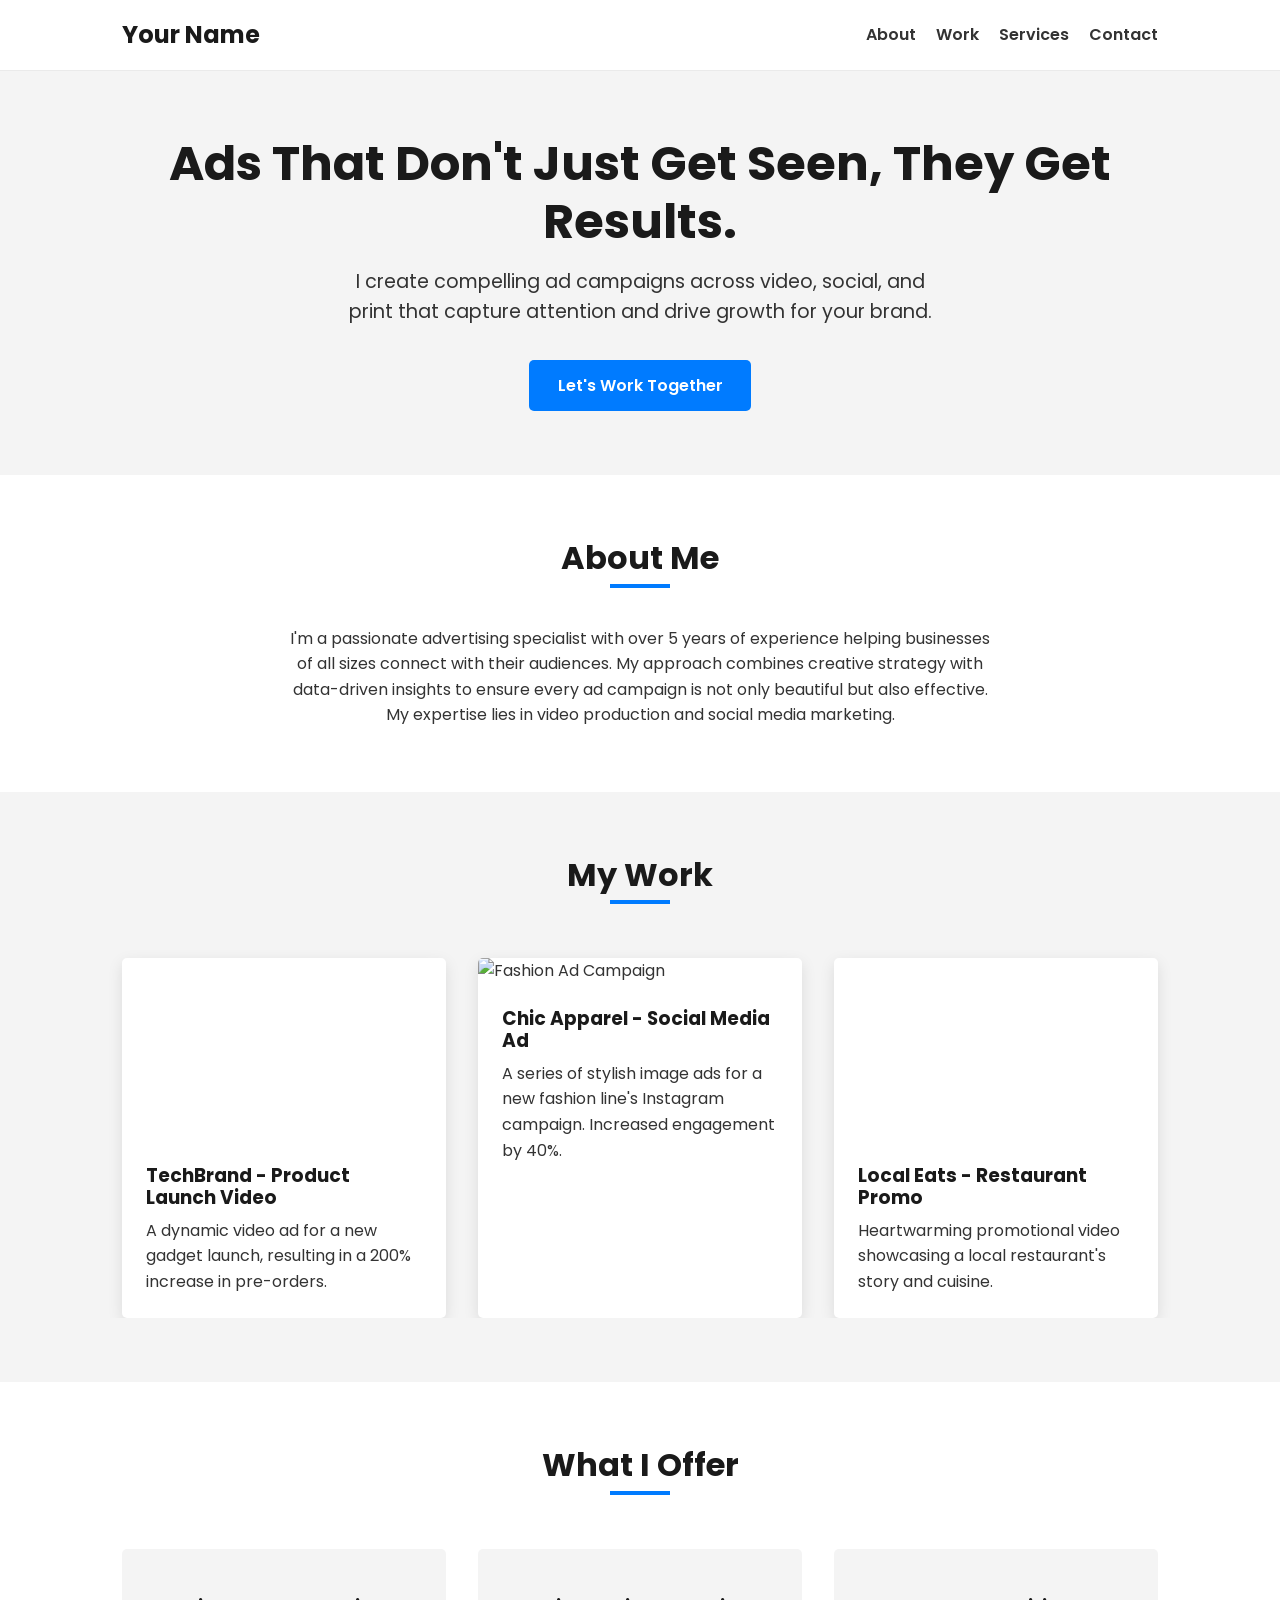
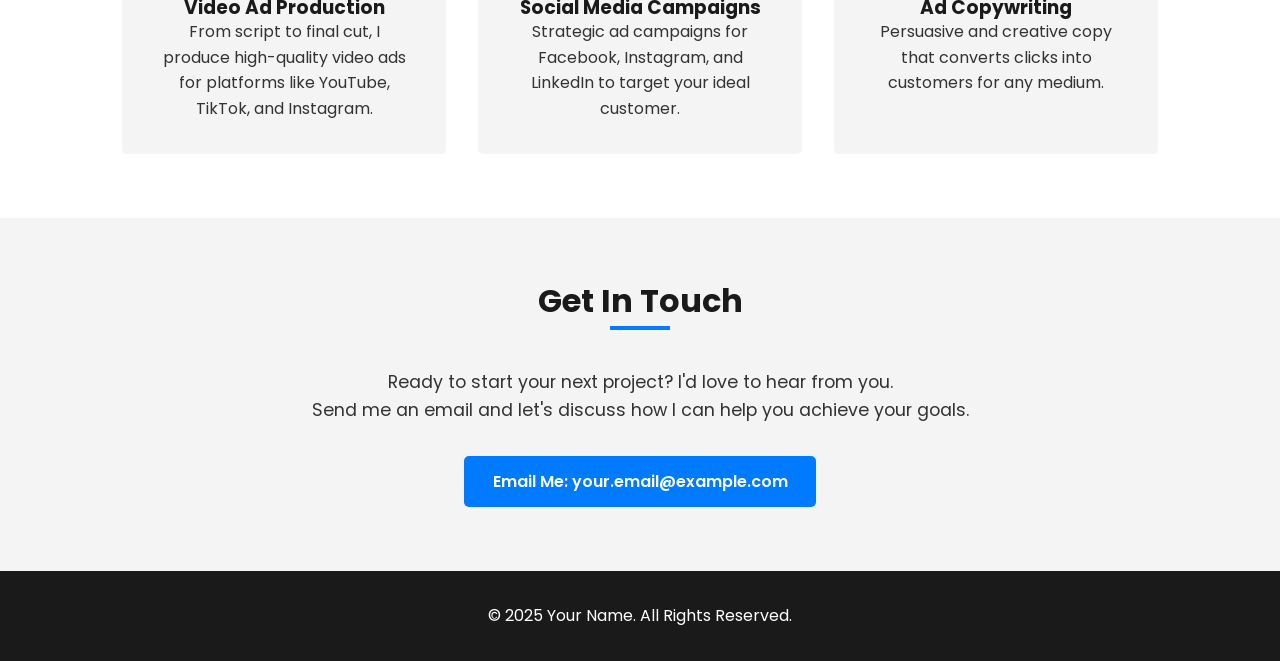
==== index.html @ ca4c2cca "Create index.html" ====
<!DOCTYPE html>
<html lang="en">
<head>
    <meta charset="UTF-8">
    <meta name="viewport" content="width=device-width, initial-scale=1.0">
    <title>Your Name | Advertising & Marketing Specialist</title>
    <style>
        /* --- Google Font --- */
        @import url('https://fonts.googleapis.com/css2?family=Poppins:wght@300;400;600;700&display=swap');

        /* --- Global Styles & Resets --- */
        :root {
            --primary-color: #007BFF; /* A professional blue */
            --dark-color: #1a1a1a;
            --light-color: #f4f4f4;
            --grey-color: #333;
            --bg-color: #ffffff;
        }

        * {
            margin: 0;
            padding: 0;
            box-sizing: border-box;
        }

        body {
            font-family: 'Poppins', sans-serif;
            line-height: 1.6;
            background-color: var(--bg-color);
            color: var(--grey-color);
        }

        h1, h2, h3 {
            line-height: 1.2;
            color: var(--dark-color);
        }
        
        a {
            text-decoration: none;
            color: var(--primary-color);
        }

        img, video {
            max-width: 100%;
            display: block;
        }

        .container {
            max-width: 1100px;
            margin: auto;
            overflow: hidden;
            padding: 0 2rem;
        }

        /* --- Header & Navigation --- */
        .main-header {
            background: var(--bg-color);
            padding: 1rem 0;
            border-bottom: 1px solid #eaeaea;
            position: sticky;
            top: 0;
            z-index: 10;
        }

        .main-header .container {
            display: flex;
            justify-content: space-between;
            align-items: center;
        }

        .logo {
            font-size: 1.5rem;
            font-weight: 700;
            color: var(--dark-color);
        }
        
        .main-nav ul {
            display: flex;
            list-style: none;
        }

        .main-nav ul li {
            margin-left: 20px;
        }

        .main-nav ul li a {
            color: var(--grey-color);
            font-weight: 600;
            transition: color 0.3s ease;
        }

        .main-nav ul li a:hover {
            color: var(--primary-color);
        }
        
        /* --- Hero Section --- */
        .hero {
            background: var(--light-color);
            padding: 4rem 0;
            text-align: center;
        }
        
        .hero h1 {
            font-size: 3rem;
            margin-bottom: 1rem;
        }

        .hero p {
            font-size: 1.2rem;
            max-width: 600px;
            margin: auto;
            margin-bottom: 2rem;
        }

        .btn {
            display: inline-block;
            background: var(--primary-color);
            color: #fff;
            padding: 0.8rem 1.8rem;
            border-radius: 5px;
            font-weight: 600;
            transition: background 0.3s ease;
        }

        .btn:hover {
            background: #0056b3;
        }

        /* --- Sections (About, Services, Portfolio, Contact) --- */
        .section {
            padding: 4rem 0;
            text-align: center;
        }
        
        .section-title {
            font-size: 2rem;
            margin-bottom: 1rem;
            position: relative;
            display: inline-block;
        }
        
        .section-title::after {
            content: '';
            position: absolute;
            bottom: -10px;
            left: 50%;
            transform: translateX(-50%);
            width: 60px;
            height: 4px;
            background: var(--primary-color);
        }

        /* Portfolio Section */
        #portfolio {
            background: var(--light-color);
        }

        .portfolio-grid {
            display: grid;
            grid-template-columns: repeat(auto-fit, minmax(300px, 1fr));
            gap: 2rem;
            margin-top: 3rem;
            text-align: left;
        }

        .portfolio-item {
            background: #fff;
            border-radius: 5px;
            overflow: hidden;
            box-shadow: 0 5px 15px rgba(0,0,0,0.1);
            transition: transform 0.3s ease;
        }
        
        .portfolio-item:hover {
            transform: translateY(-5px);
        }
        
        .portfolio-item .video-container {
            position: relative;
            padding-bottom: 56.25%; /* 16:9 aspect ratio */
            height: 0;
            overflow: hidden;
        }
        
        .portfolio-item iframe {
            position: absolute;
            top: 0;
            left: 0;
            width: 100%;
            height: 100%;
            border: 0;
        }

        .portfolio-content {
            padding: 1.5rem;
        }

        .portfolio-content h3 {
            margin-bottom: 0.5rem;
        }
        
        /* Services Section */
        .services-grid {
            display: grid;
            grid-template-columns: repeat(auto-fit, minmax(250px, 1fr));
            gap: 2rem;
            margin-top: 3rem;
        }

        .service-card {
            background: var(--light-color);
            padding: 2rem;
            border-radius: 5px;
        }
        
        .service-card h3 {
            margin-top: 1rem;
        }

        .service-card i {
            font-size: 2.5rem; /* For icons */
            color: var(--primary-color);
        }

        /* Contact Section */
        #contact p {
            font-size: 1.1rem;
            margin: 2rem 0;
        }
        
        /* --- Footer --- */
        .main-footer {
            background: var(--dark-color);
            color: #fff;
            text-align: center;
            padding: 2rem 0;
        }

        /* --- Responsive (for mobile) --- */
        @media (max-width: 768px) {
            .hero h1 {
                font-size: 2.2rem;
            }

            .main-header .container {
                flex-direction: column;
            }

            .main-nav ul {
                padding-top: 1rem;
            }
        }
    </style>
    
    </head>
<body>

    <header class="main-header">
        <div class="container">
            <a href="#" class="logo">Your Name</a>
            <nav class="main-nav">
                <ul>
                    <li><a href="#about">About</a></li>
                    <li><a href="#portfolio">Work</a></li>
                    <li><a href="#services">Services</a></li>
                    <li><a href="#contact">Contact</a></li>
                </ul>
            </nav>
        </div>
    </header>

    <section class="hero">
        <div class="container">
            <h1>Ads That Don't Just Get Seen, They Get Results.</h1>
            <p>I create compelling ad campaigns across video, social, and print that capture attention and drive growth for your brand.</p>
            <a href="#contact" class="btn">Let's Work Together</a>
        </div>
    </section>

    <section id="about" class="section">
        <div class="container">
            <h2 class="section-title">About Me</h2>
            <p style="max-width: 700px; margin: 2rem auto 0 auto;">I'm a passionate advertising specialist with over 5 years of experience helping businesses of all sizes connect with their audiences. My approach combines creative strategy with data-driven insights to ensure every ad campaign is not only beautiful but also effective. My expertise lies in video production and social media marketing.</p>
        </div>
    </section>

    <section id="portfolio" class="section">
        <div class="container">
            <h2 class="section-title">My Work</h2>
            <div class="portfolio-grid">
                
                <div class="portfolio-item">
                    <div class="video-container">
                        <iframe src="https://www.youtube.com/embed/ScMzIvxBSi4" title="YouTube video player" frameborder="0" allow="accelerometer; autoplay; clipboard-write; encrypted-media; gyroscope; picture-in-picture" allowfullscreen></iframe>
                    </div>
                    <div class="portfolio-content">
                        <h3>TechBrand - Product Launch Video</h3>
                        <p>A dynamic video ad for a new gadget launch, resulting in a 200% increase in pre-orders.</p>
                    </div>
                </div>

                <div class="portfolio-item">
                    <img src="https://via.placeholder.com/600x400.png?text=Your+Ad+Image+Here" alt="Fashion Ad Campaign">
                    <div class="portfolio-content">
                        <h3>Chic Apparel - Social Media Ad</h3>
                        <p>A series of stylish image ads for a new fashion line's Instagram campaign. Increased engagement by 40%.</p>
                    </div>
                </div>
                
                <div class="portfolio-item">
                    <div class="video-container">
                        <iframe src="https://www.youtube.com/embed/z2K2B45_Ie4" title="YouTube video player" frameborder="0" allow="accelerometer; autoplay; clipboard-write; encrypted-media; gyroscope; picture-in-picture" allowfullscreen></iframe>
                    </div>
                    <div class="portfolio-content">
                        <h3>Local Eats - Restaurant Promo</h3>
                        <p>Heartwarming promotional video showcasing a local restaurant's story and cuisine.</p>
                    </div>
                </div>

            </div>
        </div>
    </section>

    <section id="services" class="section">
        <div class="container">
            <h2 class="section-title">What I Offer</h2>
            <div class="services-grid">
                <div class="service-card">
                    <h3>Video Ad Production</h3>
                    <p>From script to final cut, I produce high-quality video ads for platforms like YouTube, TikTok, and Instagram.</p>
                </div>
                <div class="service-card">
                    <h3>Social Media Campaigns</h3>
                    <p>Strategic ad campaigns for Facebook, Instagram, and LinkedIn to target your ideal customer.</p>
                </div>
                <div class="service-card">
                    <h3>Ad Copywriting</h3>
                    <p>Persuasive and creative copy that converts clicks into customers for any medium.</p>
                </div>
            </div>
        </div>
    </section>

    <section id="contact" class="section" style="background: var(--light-color);">
        <div class="container">
            <h2 class="section-title">Get In Touch</h2>
            <p>Ready to start your next project? I'd love to hear from you. <br>Send me an email and let's discuss how I can help you achieve your goals.</p>
            <a href="mailto:your.email@example.com" class="btn">Email Me: your.email@example.com</a>
        </div>
    </section>
    
    <footer class="main-footer">
        <p>&copy; 2025 Your Name. All Rights Reserved.</p>
    </footer>

</body>
</html>
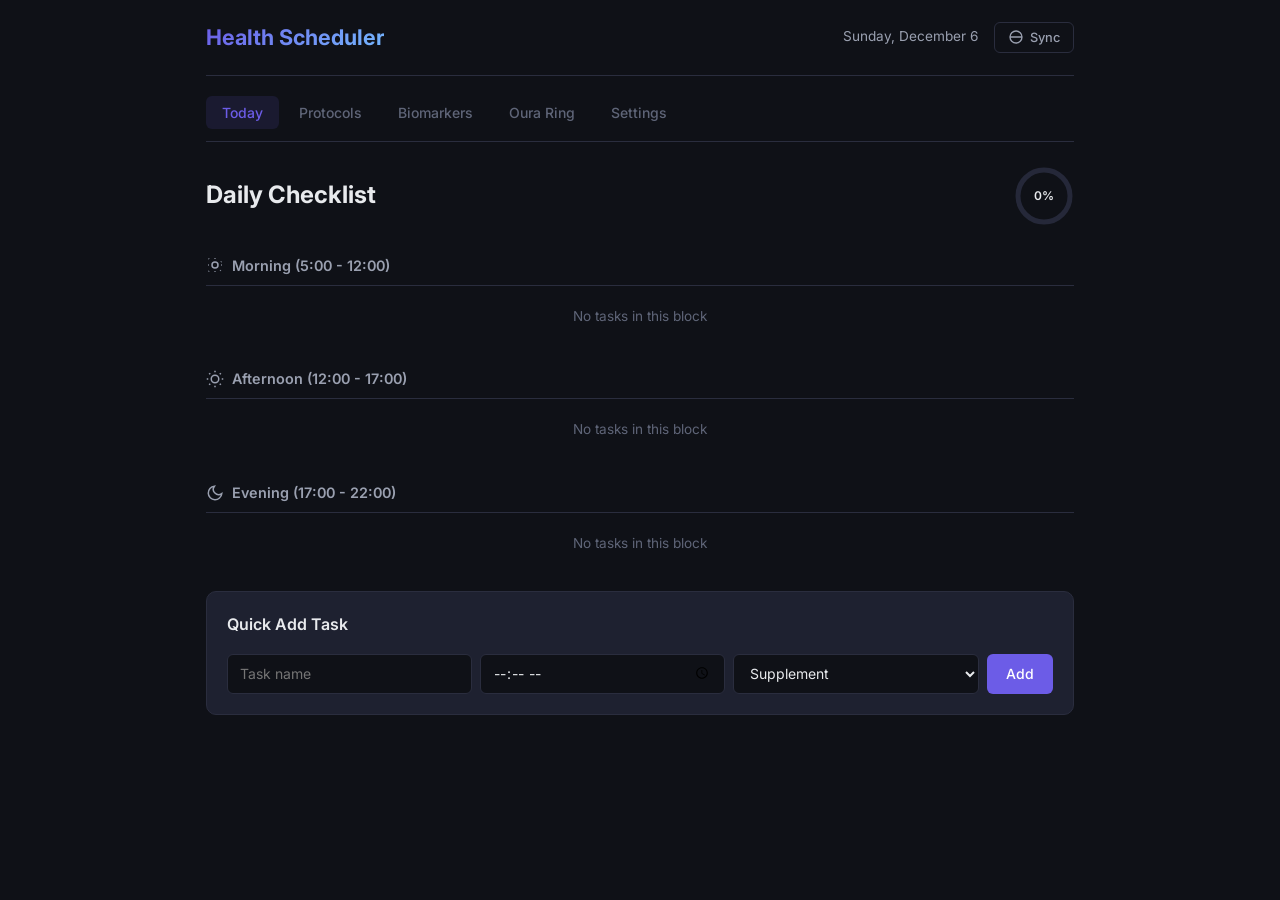
==== commit bf9f985d: "Add Health Automation Scheduler with daily checklist, protocols, biomarkers, and Oura Ring integrati" ====
--- a/index.html
+++ b/index.html
@@ -3,355 +3,367 @@
 <head>
     <meta charset="UTF-8">
     <meta name="viewport" content="width=device-width, initial-scale=1.0">
-    <title>Your Name | Advertising & Marketing Specialist</title>
-    <style>
-        /* --- Google Font --- */
-        @import url('https://fonts.googleapis.com/css2?family=Poppins:wght@300;400;600;700&display=swap');
-
-        /* --- Global Styles & Resets --- */
-        :root {
-            --primary-color: #007BFF; /* A professional blue */
-            --dark-color: #1a1a1a;
-            --light-color: #f4f4f4;
-            --grey-color: #333;
-            --bg-color: #ffffff;
-        }
-
-        * {
-            margin: 0;
-            padding: 0;
-            box-sizing: border-box;
-        }
-
-        body {
-            font-family: 'Poppins', sans-serif;
-            line-height: 1.6;
-            background-color: var(--bg-color);
-            color: var(--grey-color);
-        }
-
-        h1, h2, h3 {
-            line-height: 1.2;
-            color: var(--dark-color);
-        }
-        
-        a {
-            text-decoration: none;
-            color: var(--primary-color);
-        }
-
-        img, video {
-            max-width: 100%;
-            display: block;
-        }
-
-        .container {
-            max-width: 1100px;
-            margin: auto;
-            overflow: hidden;
-            padding: 0 2rem;
-        }
-
-        /* --- Header & Navigation --- */
-        .main-header {
-            background: var(--bg-color);
-            padding: 1rem 0;
-            border-bottom: 1px solid #eaeaea;
-            position: sticky;
-            top: 0;
-            z-index: 10;
-        }
-
-        .main-header .container {
-            display: flex;
-            justify-content: space-between;
-            align-items: center;
-        }
-
-        .logo {
-            font-size: 1.5rem;
-            font-weight: 700;
-            color: var(--dark-color);
-        }
-        
-        .main-nav ul {
-            display: flex;
-            list-style: none;
-        }
-
-        .main-nav ul li {
-            margin-left: 20px;
-        }
-
-        .main-nav ul li a {
-            color: var(--grey-color);
-            font-weight: 600;
-            transition: color 0.3s ease;
-        }
-
-        .main-nav ul li a:hover {
-            color: var(--primary-color);
-        }
-        
-        /* --- Hero Section --- */
-        .hero {
-            background: var(--light-color);
-            padding: 4rem 0;
-            text-align: center;
-        }
-        
-        .hero h1 {
-            font-size: 3rem;
-            margin-bottom: 1rem;
-        }
-
-        .hero p {
-            font-size: 1.2rem;
-            max-width: 600px;
-            margin: auto;
-            margin-bottom: 2rem;
-        }
-
-        .btn {
-            display: inline-block;
-            background: var(--primary-color);
-            color: #fff;
-            padding: 0.8rem 1.8rem;
-            border-radius: 5px;
-            font-weight: 600;
-            transition: background 0.3s ease;
-        }
-
-        .btn:hover {
-            background: #0056b3;
-        }
-
-        /* --- Sections (About, Services, Portfolio, Contact) --- */
-        .section {
-            padding: 4rem 0;
-            text-align: center;
-        }
-        
-        .section-title {
-            font-size: 2rem;
-            margin-bottom: 1rem;
-            position: relative;
-            display: inline-block;
-        }
-        
-        .section-title::after {
-            content: '';
-            position: absolute;
-            bottom: -10px;
-            left: 50%;
-            transform: translateX(-50%);
-            width: 60px;
-            height: 4px;
-            background: var(--primary-color);
-        }
-
-        /* Portfolio Section */
-        #portfolio {
-            background: var(--light-color);
-        }
-
-        .portfolio-grid {
-            display: grid;
-            grid-template-columns: repeat(auto-fit, minmax(300px, 1fr));
-            gap: 2rem;
-            margin-top: 3rem;
-            text-align: left;
-        }
-
-        .portfolio-item {
-            background: #fff;
-            border-radius: 5px;
-            overflow: hidden;
-            box-shadow: 0 5px 15px rgba(0,0,0,0.1);
-            transition: transform 0.3s ease;
-        }
-        
-        .portfolio-item:hover {
-            transform: translateY(-5px);
-        }
-        
-        .portfolio-item .video-container {
-            position: relative;
-            padding-bottom: 56.25%; /* 16:9 aspect ratio */
-            height: 0;
-            overflow: hidden;
-        }
-        
-        .portfolio-item iframe {
-            position: absolute;
-            top: 0;
-            left: 0;
-            width: 100%;
-            height: 100%;
-            border: 0;
-        }
-
-        .portfolio-content {
-            padding: 1.5rem;
-        }
-
-        .portfolio-content h3 {
-            margin-bottom: 0.5rem;
-        }
-        
-        /* Services Section */
-        .services-grid {
-            display: grid;
-            grid-template-columns: repeat(auto-fit, minmax(250px, 1fr));
-            gap: 2rem;
-            margin-top: 3rem;
-        }
-
-        .service-card {
-            background: var(--light-color);
-            padding: 2rem;
-            border-radius: 5px;
-        }
-        
-        .service-card h3 {
-            margin-top: 1rem;
-        }
-
-        .service-card i {
-            font-size: 2.5rem; /* For icons */
-            color: var(--primary-color);
-        }
-
-        /* Contact Section */
-        #contact p {
-            font-size: 1.1rem;
-            margin: 2rem 0;
-        }
-        
-        /* --- Footer --- */
-        .main-footer {
-            background: var(--dark-color);
-            color: #fff;
-            text-align: center;
-            padding: 2rem 0;
-        }
-
-        /* --- Responsive (for mobile) --- */
-        @media (max-width: 768px) {
-            .hero h1 {
-                font-size: 2.2rem;
-            }
-
-            .main-header .container {
-                flex-direction: column;
-            }
-
-            .main-nav ul {
-                padding-top: 1rem;
-            }
-        }
-    </style>
-    
-    </head>
+    <title>Health Automation Scheduler</title>
+    <link rel="stylesheet" href="css/style.css">
+    <link rel="preconnect" href="https://fonts.googleapis.com">
+    <link href="https://fonts.googleapis.com/css2?family=Inter:wght@300;400;500;600;700&display=swap" rel="stylesheet">
+</head>
 <body>
-
-    <header class="main-header">
-        <div class="container">
-            <a href="#" class="logo">Your Name</a>
-            <nav class="main-nav">
-                <ul>
-                    <li><a href="#about">About</a></li>
-                    <li><a href="#portfolio">Work</a></li>
-                    <li><a href="#services">Services</a></li>
-                    <li><a href="#contact">Contact</a></li>
-                </ul>
-            </nav>
-        </div>
-    </header>
-
-    <section class="hero">
-        <div class="container">
-            <h1>Ads That Don't Just Get Seen, They Get Results.</h1>
-            <p>I create compelling ad campaigns across video, social, and print that capture attention and drive growth for your brand.</p>
-            <a href="#contact" class="btn">Let's Work Together</a>
-        </div>
-    </section>
-
-    <section id="about" class="section">
-        <div class="container">
-            <h2 class="section-title">About Me</h2>
-            <p style="max-width: 700px; margin: 2rem auto 0 auto;">I'm a passionate advertising specialist with over 5 years of experience helping businesses of all sizes connect with their audiences. My approach combines creative strategy with data-driven insights to ensure every ad campaign is not only beautiful but also effective. My expertise lies in video production and social media marketing.</p>
-        </div>
-    </section>
-
-    <section id="portfolio" class="section">
-        <div class="container">
-            <h2 class="section-title">My Work</h2>
-            <div class="portfolio-grid">
-                
-                <div class="portfolio-item">
-                    <div class="video-container">
-                        <iframe src="https://www.youtube.com/embed/ScMzIvxBSi4" title="YouTube video player" frameborder="0" allow="accelerometer; autoplay; clipboard-write; encrypted-media; gyroscope; picture-in-picture" allowfullscreen></iframe>
-                    </div>
-                    <div class="portfolio-content">
-                        <h3>TechBrand - Product Launch Video</h3>
-                        <p>A dynamic video ad for a new gadget launch, resulting in a 200% increase in pre-orders.</p>
-                    </div>
-                </div>
-
-                <div class="portfolio-item">
-                    <img src="https://via.placeholder.com/600x400.png?text=Your+Ad+Image+Here" alt="Fashion Ad Campaign">
-                    <div class="portfolio-content">
-                        <h3>Chic Apparel - Social Media Ad</h3>
-                        <p>A series of stylish image ads for a new fashion line's Instagram campaign. Increased engagement by 40%.</p>
-                    </div>
-                </div>
-                
-                <div class="portfolio-item">
-                    <div class="video-container">
-                        <iframe src="https://www.youtube.com/embed/z2K2B45_Ie4" title="YouTube video player" frameborder="0" allow="accelerometer; autoplay; clipboard-write; encrypted-media; gyroscope; picture-in-picture" allowfullscreen></iframe>
-                    </div>
-                    <div class="portfolio-content">
-                        <h3>Local Eats - Restaurant Promo</h3>
-                        <p>Heartwarming promotional video showcasing a local restaurant's story and cuisine.</p>
-                    </div>
-                </div>
-
-            </div>
-        </div>
-    </section>
-
-    <section id="services" class="section">
-        <div class="container">
-            <h2 class="section-title">What I Offer</h2>
-            <div class="services-grid">
-                <div class="service-card">
-                    <h3>Video Ad Production</h3>
-                    <p>From script to final cut, I produce high-quality video ads for platforms like YouTube, TikTok, and Instagram.</p>
-                </div>
-                <div class="service-card">
-                    <h3>Social Media Campaigns</h3>
-                    <p>Strategic ad campaigns for Facebook, Instagram, and LinkedIn to target your ideal customer.</p>
-                </div>
-                <div class="service-card">
-                    <h3>Ad Copywriting</h3>
-                    <p>Persuasive and creative copy that converts clicks into customers for any medium.</p>
-                </div>
-            </div>
-        </div>
-    </section>
-
-    <section id="contact" class="section" style="background: var(--light-color);">
-        <div class="container">
-            <h2 class="section-title">Get In Touch</h2>
-            <p>Ready to start your next project? I'd love to hear from you. <br>Send me an email and let's discuss how I can help you achieve your goals.</p>
-            <a href="mailto:your.email@example.com" class="btn">Email Me: your.email@example.com</a>
-        </div>
-    </section>
-    
-    <footer class="main-footer">
-        <p>&copy; 2025 Your Name. All Rights Reserved.</p>
-    </footer>
-
+    <div id="app">
+        <header class="app-header">
+            <h1 class="app-title">Health Scheduler</h1>
+            <div class="header-right">
+                <span id="current-date" class="header-date"></span>
+                <button id="sync-oura-btn" class="btn btn-sm btn-outline" title="Sync Oura Ring">
+                    <svg width="16" height="16" viewBox="0 0 24 24" fill="none" stroke="currentColor" stroke-width="2"><path d="M21 12a9 9 0 01-9 9m9-9a9 9 0 00-9-9m9 9H3m0 0a9 9 0 019-9m-9 9a9 9 0 009 9"/></svg>
+                    Sync
+                </button>
+            </div>
+        </header>
+
+        <nav class="tab-nav">
+            <button class="tab-btn active" data-tab="today">Today</button>
+            <button class="tab-btn" data-tab="protocols">Protocols</button>
+            <button class="tab-btn" data-tab="biomarkers">Biomarkers</button>
+            <button class="tab-btn" data-tab="oura">Oura Ring</button>
+            <button class="tab-btn" data-tab="settings">Settings</button>
+        </nav>
+
+        <!-- TODAY TAB -->
+        <section id="tab-today" class="tab-content active">
+            <div class="section-header">
+                <h2>Daily Checklist</h2>
+                <div class="progress-ring-container">
+                    <svg class="progress-ring" width="60" height="60">
+                        <circle class="progress-ring-bg" cx="30" cy="30" r="26" />
+                        <circle id="daily-progress-ring" class="progress-ring-bar" cx="30" cy="30" r="26" />
+                    </svg>
+                    <span id="daily-progress-text" class="progress-ring-text">0%</span>
+                </div>
+            </div>
+
+            <div id="time-blocks">
+                <div class="time-block">
+                    <h3 class="time-block-title">
+                        <svg width="18" height="18" viewBox="0 0 24 24" fill="none" stroke="currentColor" stroke-width="2"><path d="M12 3v1m0 16v1m8.66-13.66l-.71.71M4.05 19.95l-.71.71M21 12h-1M4 12H3m16.66 7.66l-.71-.71M4.05 4.05l-.71-.71"/><circle cx="12" cy="12" r="4"/></svg>
+                        Morning (5:00 - 12:00)
+                    </h3>
+                    <ul id="morning-tasks" class="task-list"></ul>
+                </div>
+                <div class="time-block">
+                    <h3 class="time-block-title">
+                        <svg width="18" height="18" viewBox="0 0 24 24" fill="none" stroke="currentColor" stroke-width="2"><circle cx="12" cy="12" r="5"/><line x1="12" y1="1" x2="12" y2="3"/><line x1="12" y1="21" x2="12" y2="23"/><line x1="4.22" y1="4.22" x2="5.64" y2="5.64"/><line x1="18.36" y1="18.36" x2="19.78" y2="19.78"/><line x1="1" y1="12" x2="3" y2="12"/><line x1="21" y1="12" x2="23" y2="12"/><line x1="4.22" y1="19.78" x2="5.64" y2="18.36"/><line x1="18.36" y1="5.64" x2="19.78" y2="4.22"/></svg>
+                        Afternoon (12:00 - 17:00)
+                    </h3>
+                    <ul id="afternoon-tasks" class="task-list"></ul>
+                </div>
+                <div class="time-block">
+                    <h3 class="time-block-title">
+                        <svg width="18" height="18" viewBox="0 0 24 24" fill="none" stroke="currentColor" stroke-width="2"><path d="M21 12.79A9 9 0 1111.21 3a7 7 0 009.79 9.79z"/></svg>
+                        Evening (17:00 - 22:00)
+                    </h3>
+                    <ul id="evening-tasks" class="task-list"></ul>
+                </div>
+            </div>
+
+            <div class="card" style="margin-top: 1.5rem;">
+                <h3>Quick Add Task</h3>
+                <form id="quick-add-form" class="quick-add">
+                    <input type="text" id="quick-task-name" placeholder="Task name" required>
+                    <input type="time" id="quick-task-time" required>
+                    <select id="quick-task-category">
+                        <option value="supplement">Supplement</option>
+                        <option value="exercise">Exercise</option>
+                        <option value="nutrition">Nutrition</option>
+                        <option value="mindfulness">Mindfulness</option>
+                        <option value="sleep">Sleep</option>
+                        <option value="custom">Custom</option>
+                    </select>
+                    <button type="submit" class="btn btn-primary">Add</button>
+                </form>
+            </div>
+        </section>
+
+        <!-- PROTOCOLS TAB -->
+        <section id="tab-protocols" class="tab-content">
+            <div class="section-header">
+                <h2>Health Protocols</h2>
+                <button id="add-protocol-btn" class="btn btn-primary btn-sm">+ New Protocol</button>
+            </div>
+
+            <div id="protocol-list" class="protocol-list"></div>
+
+            <!-- Add/Edit Protocol Modal -->
+            <div id="protocol-modal" class="modal hidden">
+                <div class="modal-content">
+                    <div class="modal-header">
+                        <h3 id="protocol-modal-title">New Protocol</h3>
+                        <button class="modal-close" data-close-modal="protocol-modal">&times;</button>
+                    </div>
+                    <form id="protocol-form">
+                        <div class="form-group">
+                            <label>Protocol Name</label>
+                            <input type="text" id="proto-name" required placeholder="e.g., Bryan Johnson Blueprint">
+                        </div>
+                        <div class="form-group">
+                            <label>Description</label>
+                            <textarea id="proto-desc" rows="2" placeholder="Brief description"></textarea>
+                        </div>
+                        <div class="form-group">
+                            <label>Category</label>
+                            <select id="proto-category">
+                                <option value="longevity">Longevity</option>
+                                <option value="fitness">Fitness</option>
+                                <option value="nutrition">Nutrition</option>
+                                <option value="sleep">Sleep</option>
+                                <option value="cognitive">Cognitive</option>
+                                <option value="custom">Custom</option>
+                            </select>
+                        </div>
+                        <h4 style="margin: 1rem 0 0.5rem;">Protocol Items</h4>
+                        <div id="proto-items-list" class="proto-items-list"></div>
+                        <button type="button" id="add-proto-item" class="btn btn-outline btn-sm" style="margin-top:0.5rem;">+ Add Item</button>
+                        <div class="form-actions">
+                            <button type="button" class="btn btn-outline" data-close-modal="protocol-modal">Cancel</button>
+                            <button type="submit" class="btn btn-primary">Save Protocol</button>
+                        </div>
+                    </form>
+                </div>
+            </div>
+        </section>
+
+        <!-- BIOMARKERS TAB -->
+        <section id="tab-biomarkers" class="tab-content">
+            <div class="section-header">
+                <h2>Biomarker Tracking</h2>
+                <button id="add-biomarker-btn" class="btn btn-primary btn-sm">+ Log Entry</button>
+            </div>
+
+            <div class="biomarker-summary" id="biomarker-summary"></div>
+
+            <div id="biomarker-history" class="card">
+                <h3>Recent Entries</h3>
+                <table class="data-table" id="biomarker-table">
+                    <thead>
+                        <tr>
+                            <th>Date</th>
+                            <th>Marker</th>
+                            <th>Value</th>
+                            <th>Unit</th>
+                            <th>Status</th>
+                        </tr>
+                    </thead>
+                    <tbody id="biomarker-tbody"></tbody>
+                </table>
+                <p id="biomarker-empty" class="empty-state">No biomarker entries yet. Click "+ Log Entry" to start tracking.</p>
+            </div>
+
+            <!-- Biomarker Modal -->
+            <div id="biomarker-modal" class="modal hidden">
+                <div class="modal-content">
+                    <div class="modal-header">
+                        <h3>Log Biomarker</h3>
+                        <button class="modal-close" data-close-modal="biomarker-modal">&times;</button>
+                    </div>
+                    <form id="biomarker-form">
+                        <div class="form-group">
+                            <label>Biomarker</label>
+                            <select id="bio-marker">
+                                <optgroup label="Blood Panel">
+                                    <option value="glucose">Glucose (mg/dL)</option>
+                                    <option value="hba1c">HbA1c (%)</option>
+                                    <option value="total-cholesterol">Total Cholesterol (mg/dL)</option>
+                                    <option value="ldl">LDL (mg/dL)</option>
+                                    <option value="hdl">HDL (mg/dL)</option>
+                                    <option value="triglycerides">Triglycerides (mg/dL)</option>
+                                    <option value="crp">CRP (mg/L)</option>
+                                    <option value="vitamin-d">Vitamin D (ng/mL)</option>
+                                    <option value="testosterone">Testosterone (ng/dL)</option>
+                                    <option value="tsh">TSH (mIU/L)</option>
+                                </optgroup>
+                                <optgroup label="Body Composition">
+                                    <option value="weight">Weight (kg)</option>
+                                    <option value="body-fat">Body Fat (%)</option>
+                                    <option value="bmi">BMI</option>
+                                    <option value="waist">Waist (cm)</option>
+                                </optgroup>
+                                <optgroup label="Vitals">
+                                    <option value="bp-systolic">BP Systolic (mmHg)</option>
+                                    <option value="bp-diastolic">BP Diastolic (mmHg)</option>
+                                    <option value="resting-hr">Resting HR (bpm)</option>
+                                    <option value="hrv">HRV (ms)</option>
+                                    <option value="spo2">SpO2 (%)</option>
+                                </optgroup>
+                                <optgroup label="Custom">
+                                    <option value="custom">Custom Marker</option>
+                                </optgroup>
+                            </select>
+                        </div>
+                        <div class="form-group hidden" id="custom-marker-group">
+                            <label>Custom Marker Name</label>
+                            <input type="text" id="bio-custom-name" placeholder="e.g., Ferritin">
+                        </div>
+                        <div class="form-row">
+                            <div class="form-group">
+                                <label>Value</label>
+                                <input type="number" id="bio-value" step="any" required>
+                            </div>
+                            <div class="form-group">
+                                <label>Date</label>
+                                <input type="date" id="bio-date">
+                            </div>
+                        </div>
+                        <div class="form-group">
+                            <label>Notes (optional)</label>
+                            <input type="text" id="bio-notes" placeholder="Fasting, post-meal, etc.">
+                        </div>
+                        <div class="form-actions">
+                            <button type="button" class="btn btn-outline" data-close-modal="biomarker-modal">Cancel</button>
+                            <button type="submit" class="btn btn-primary">Save</button>
+                        </div>
+                    </form>
+                </div>
+            </div>
+        </section>
+
+        <!-- OURA RING TAB -->
+        <section id="tab-oura" class="tab-content">
+            <div class="section-header">
+                <h2>Oura Ring Data</h2>
+                <button id="refresh-oura-btn" class="btn btn-outline btn-sm">
+                    <svg width="14" height="14" viewBox="0 0 24 24" fill="none" stroke="currentColor" stroke-width="2"><polyline points="23 4 23 10 17 10"/><polyline points="1 20 1 14 7 14"/><path d="M3.51 9a9 9 0 0114.85-3.36L23 10M1 14l4.64 4.36A9 9 0 0020.49 15"/></svg>
+                    Refresh
+                </button>
+            </div>
+
+            <div id="oura-not-connected" class="card">
+                <div class="empty-state">
+                    <svg width="48" height="48" viewBox="0 0 24 24" fill="none" stroke="var(--text-muted)" stroke-width="1.5"><circle cx="12" cy="12" r="10"/><path d="M12 6v6l4 2"/></svg>
+                    <h3>Connect Your Oura Ring</h3>
+                    <p>Enter your Oura Personal Access Token in Settings to sync sleep, readiness, and activity data.</p>
+                    <button class="btn btn-primary" onclick="document.querySelector('[data-tab=settings]').click()">Go to Settings</button>
+                </div>
+            </div>
+
+            <div id="oura-connected" class="hidden">
+                <div class="oura-scores">
+                    <div class="score-card">
+                        <div class="score-label">Readiness</div>
+                        <div class="score-value" id="oura-readiness">--</div>
+                        <div class="score-bar"><div class="score-fill" id="oura-readiness-bar"></div></div>
+                    </div>
+                    <div class="score-card">
+                        <div class="score-label">Sleep Score</div>
+                        <div class="score-value" id="oura-sleep-score">--</div>
+                        <div class="score-bar"><div class="score-fill" id="oura-sleep-bar"></div></div>
+                    </div>
+                    <div class="score-card">
+                        <div class="score-label">Activity Score</div>
+                        <div class="score-value" id="oura-activity-score">--</div>
+                        <div class="score-bar"><div class="score-fill" id="oura-activity-bar"></div></div>
+                    </div>
+                </div>
+
+                <div class="card">
+                    <h3>Sleep Details</h3>
+                    <div class="detail-grid" id="oura-sleep-details">
+                        <div class="detail-item"><span class="detail-label">Total Sleep</span><span class="detail-value" id="oura-total-sleep">--</span></div>
+                        <div class="detail-item"><span class="detail-label">Deep Sleep</span><span class="detail-value" id="oura-deep-sleep">--</span></div>
+                        <div class="detail-item"><span class="detail-label">REM Sleep</span><span class="detail-value" id="oura-rem-sleep">--</span></div>
+                        <div class="detail-item"><span class="detail-label">Sleep Efficiency</span><span class="detail-value" id="oura-efficiency">--</span></div>
+                        <div class="detail-item"><span class="detail-label">Resting HR</span><span class="detail-value" id="oura-rhr">--</span></div>
+                        <div class="detail-item"><span class="detail-label">HRV</span><span class="detail-value" id="oura-hrv">--</span></div>
+                    </div>
+                </div>
+
+                <div class="card">
+                    <h3>Activity Details</h3>
+                    <div class="detail-grid" id="oura-activity-details">
+                        <div class="detail-item"><span class="detail-label">Steps</span><span class="detail-value" id="oura-steps">--</span></div>
+                        <div class="detail-item"><span class="detail-label">Active Calories</span><span class="detail-value" id="oura-calories">--</span></div>
+                        <div class="detail-item"><span class="detail-label">Move Minutes</span><span class="detail-value" id="oura-move-min">--</span></div>
+                        <div class="detail-item"><span class="detail-label">Body Temperature</span><span class="detail-value" id="oura-temp">--</span></div>
+                    </div>
+                </div>
+
+                <div class="card">
+                    <h3>7-Day Trends</h3>
+                    <div class="trend-chart" id="oura-trend-chart"></div>
+                </div>
+            </div>
+        </section>
+
+        <!-- SETTINGS TAB -->
+        <section id="tab-settings" class="tab-content">
+            <h2 style="margin-bottom:1.5rem;">Settings</h2>
+
+            <div class="card">
+                <h3>Oura Ring Integration</h3>
+                <div class="form-group">
+                    <label>Personal Access Token</label>
+                    <div class="input-with-btn">
+                        <input type="password" id="oura-token" placeholder="Paste your Oura PAT here">
+                        <button type="button" id="save-oura-token" class="btn btn-primary btn-sm">Save</button>
+                    </div>
+                    <small class="form-help">Get your token from <a href="https://cloud.ouraring.com/personal-access-tokens" target="_blank" rel="noopener">cloud.ouraring.com</a></small>
+                </div>
+                <div id="oura-status" class="connection-status"></div>
+            </div>
+
+            <div class="card">
+                <h3>Schedule Preferences</h3>
+                <div class="form-row">
+                    <div class="form-group">
+                        <label>Wake Time</label>
+                        <input type="time" id="pref-wake" value="05:00">
+                    </div>
+                    <div class="form-group">
+                        <label>Sleep Time</label>
+                        <input type="time" id="pref-sleep" value="22:00">
+                    </div>
+                </div>
+                <div class="form-group">
+                    <label>
+                        <input type="checkbox" id="pref-notifications" checked>
+                        Enable browser notifications
+                    </label>
+                </div>
+                <div class="form-group">
+                    <label>
+                        <input type="checkbox" id="pref-auto-reset" checked>
+                        Auto-reset checklist at midnight
+                    </label>
+                </div>
+                <button type="button" id="save-prefs-btn" class="btn btn-primary btn-sm">Save Preferences</button>
+            </div>
+
+            <div class="card">
+                <h3>Data Management</h3>
+                <div class="btn-group">
+                    <button type="button" id="export-data-btn" class="btn btn-outline btn-sm">Export All Data (JSON)</button>
+                    <label class="btn btn-outline btn-sm" style="cursor:pointer;">
+                        Import Data
+                        <input type="file" id="import-data-input" accept=".json" hidden>
+                    </label>
+                </div>
+                <div style="margin-top:1rem;">
+                    <button type="button" id="clear-today-btn" class="btn btn-outline btn-sm btn-danger">Reset Today's Progress</button>
+                    <button type="button" id="clear-all-btn" class="btn btn-outline btn-sm btn-danger">Clear All Data</button>
+                </div>
+            </div>
+
+            <div class="card">
+                <h3>Built-in Protocols Library</h3>
+                <p class="form-help" style="margin-bottom:0.75rem;">Quick-start with popular health protocols.</p>
+                <div class="btn-group">
+                    <button type="button" class="btn btn-outline btn-sm load-preset" data-preset="blueprint">Bryan Johnson Blueprint</button>
+                    <button type="button" class="btn btn-outline btn-sm load-preset" data-preset="huberman">Huberman Essentials</button>
+                    <button type="button" class="btn btn-outline btn-sm load-preset" data-preset="longevity">Basic Longevity Stack</button>
+                </div>
+            </div>
+        </section>
+    </div>
+
+    <script src="js/app.js"></script>
 </body>
 </html>
--- a/css/style.css
+++ b/css/style.css
@@ -0,0 +1,905 @@
+/* ============================================
+   Health Automation Scheduler - Styles
+   ============================================ */
+
+@import url('https://fonts.googleapis.com/css2?family=Inter:wght@300;400;500;600;700&display=swap');
+
+:root {
+    --bg-primary: #0f1117;
+    --bg-secondary: #1a1d27;
+    --bg-card: #1e2130;
+    --bg-hover: #252839;
+    --border: #2a2d3e;
+    --text-primary: #e8eaed;
+    --text-secondary: #9aa0b0;
+    --text-muted: #5f6578;
+    --accent: #6c5ce7;
+    --accent-hover: #7e6ff0;
+    --success: #00b894;
+    --warning: #fdcb6e;
+    --danger: #e17055;
+    --info: #74b9ff;
+    --supplement: #a29bfe;
+    --exercise: #55efc4;
+    --nutrition: #ffeaa7;
+    --mindfulness: #dfe6e9;
+    --sleep-color: #74b9ff;
+    --radius: 10px;
+    --radius-sm: 6px;
+    --shadow: 0 2px 12px rgba(0, 0, 0, 0.3);
+    --transition: 0.2s ease;
+}
+
+* {
+    margin: 0;
+    padding: 0;
+    box-sizing: border-box;
+}
+
+body {
+    font-family: 'Inter', -apple-system, BlinkMacSystemFont, sans-serif;
+    background: var(--bg-primary);
+    color: var(--text-primary);
+    line-height: 1.6;
+    min-height: 100vh;
+}
+
+#app {
+    max-width: 900px;
+    margin: 0 auto;
+    padding: 0 1rem 3rem;
+}
+
+/* Header */
+.app-header {
+    display: flex;
+    justify-content: space-between;
+    align-items: center;
+    padding: 1.25rem 0;
+    border-bottom: 1px solid var(--border);
+    margin-bottom: 0.5rem;
+}
+
+.app-title {
+    font-size: 1.35rem;
+    font-weight: 700;
+    background: linear-gradient(135deg, var(--accent), var(--info));
+    -webkit-background-clip: text;
+    -webkit-text-fill-color: transparent;
+    background-clip: text;
+}
+
+.header-right {
+    display: flex;
+    align-items: center;
+    gap: 1rem;
+}
+
+.header-date {
+    color: var(--text-secondary);
+    font-size: 0.85rem;
+}
+
+/* Tab Navigation */
+.tab-nav {
+    display: flex;
+    gap: 0.25rem;
+    padding: 0.75rem 0;
+    border-bottom: 1px solid var(--border);
+    margin-bottom: 1.5rem;
+    overflow-x: auto;
+    -webkit-overflow-scrolling: touch;
+}
+
+.tab-btn {
+    background: none;
+    border: none;
+    color: var(--text-muted);
+    font-family: inherit;
+    font-size: 0.875rem;
+    font-weight: 500;
+    padding: 0.5rem 1rem;
+    border-radius: var(--radius-sm);
+    cursor: pointer;
+    white-space: nowrap;
+    transition: all var(--transition);
+}
+
+.tab-btn:hover {
+    color: var(--text-secondary);
+    background: var(--bg-hover);
+}
+
+.tab-btn.active {
+    color: var(--accent);
+    background: rgba(108, 92, 231, 0.12);
+}
+
+.tab-content {
+    display: none;
+}
+
+.tab-content.active {
+    display: block;
+    animation: fadeIn 0.2s ease;
+}
+
+@keyframes fadeIn {
+    from { opacity: 0; transform: translateY(4px); }
+    to { opacity: 1; transform: translateY(0); }
+}
+
+/* Buttons */
+.btn {
+    display: inline-flex;
+    align-items: center;
+    gap: 0.4rem;
+    border: none;
+    font-family: inherit;
+    font-size: 0.875rem;
+    font-weight: 500;
+    padding: 0.6rem 1.2rem;
+    border-radius: var(--radius-sm);
+    cursor: pointer;
+    transition: all var(--transition);
+}
+
+.btn-primary {
+    background: var(--accent);
+    color: #fff;
+}
+
+.btn-primary:hover {
+    background: var(--accent-hover);
+}
+
+.btn-outline {
+    background: transparent;
+    color: var(--text-secondary);
+    border: 1px solid var(--border);
+}
+
+.btn-outline:hover {
+    border-color: var(--text-muted);
+    color: var(--text-primary);
+    background: var(--bg-hover);
+}
+
+.btn-sm {
+    padding: 0.4rem 0.8rem;
+    font-size: 0.8rem;
+}
+
+.btn-danger {
+    color: var(--danger);
+    border-color: var(--danger);
+}
+
+.btn-danger:hover {
+    background: rgba(225, 112, 85, 0.1);
+}
+
+.btn-group {
+    display: flex;
+    flex-wrap: wrap;
+    gap: 0.5rem;
+}
+
+/* Cards */
+.card {
+    background: var(--bg-card);
+    border: 1px solid var(--border);
+    border-radius: var(--radius);
+    padding: 1.25rem;
+    margin-bottom: 1rem;
+}
+
+.card h3 {
+    font-size: 1rem;
+    font-weight: 600;
+    margin-bottom: 1rem;
+    color: var(--text-primary);
+}
+
+/* Section Header */
+.section-header {
+    display: flex;
+    justify-content: space-between;
+    align-items: center;
+    margin-bottom: 1.25rem;
+}
+
+.section-header h2 {
+    font-size: 1.5rem;
+    font-weight: 700;
+}
+
+/* Progress Ring */
+.progress-ring-container {
+    position: relative;
+    width: 60px;
+    height: 60px;
+}
+
+.progress-ring-bg {
+    fill: none;
+    stroke: var(--bg-hover);
+    stroke-width: 5;
+}
+
+.progress-ring-bar {
+    fill: none;
+    stroke: var(--accent);
+    stroke-width: 5;
+    stroke-linecap: round;
+    stroke-dasharray: 163.36;
+    stroke-dashoffset: 163.36;
+    transform: rotate(-90deg);
+    transform-origin: center;
+    transition: stroke-dashoffset 0.6s ease;
+}
+
+.progress-ring-text {
+    position: absolute;
+    top: 50%;
+    left: 50%;
+    transform: translate(-50%, -50%);
+    font-size: 0.75rem;
+    font-weight: 600;
+    color: var(--text-primary);
+}
+
+/* Time Blocks & Tasks */
+.time-block {
+    margin-bottom: 1.25rem;
+}
+
+.time-block-title {
+    display: flex;
+    align-items: center;
+    gap: 0.5rem;
+    font-size: 0.9rem;
+    font-weight: 600;
+    color: var(--text-secondary);
+    padding: 0.5rem 0;
+    border-bottom: 1px solid var(--border);
+    margin-bottom: 0.5rem;
+}
+
+.task-list {
+    list-style: none;
+}
+
+.task-item {
+    display: flex;
+    align-items: center;
+    gap: 0.75rem;
+    padding: 0.65rem 0.75rem;
+    border-radius: var(--radius-sm);
+    transition: background var(--transition);
+    cursor: pointer;
+}
+
+.task-item:hover {
+    background: var(--bg-hover);
+}
+
+.task-item.completed {
+    opacity: 0.5;
+}
+
+.task-item.completed .task-name {
+    text-decoration: line-through;
+}
+
+.task-checkbox {
+    width: 20px;
+    height: 20px;
+    border: 2px solid var(--border);
+    border-radius: 50%;
+    flex-shrink: 0;
+    display: flex;
+    align-items: center;
+    justify-content: center;
+    transition: all var(--transition);
+}
+
+.task-item.completed .task-checkbox {
+    background: var(--success);
+    border-color: var(--success);
+}
+
+.task-item.completed .task-checkbox::after {
+    content: '';
+    width: 6px;
+    height: 10px;
+    border: solid #fff;
+    border-width: 0 2px 2px 0;
+    transform: rotate(45deg) translate(-1px, -1px);
+}
+
+.task-time {
+    font-size: 0.8rem;
+    color: var(--text-muted);
+    min-width: 45px;
+    font-variant-numeric: tabular-nums;
+}
+
+.task-name {
+    flex: 1;
+    font-size: 0.9rem;
+}
+
+.task-category {
+    font-size: 0.7rem;
+    padding: 0.15rem 0.5rem;
+    border-radius: 10px;
+    text-transform: uppercase;
+    font-weight: 600;
+    letter-spacing: 0.03em;
+}
+
+.cat-supplement { background: rgba(162, 155, 254, 0.15); color: var(--supplement); }
+.cat-exercise { background: rgba(85, 239, 196, 0.15); color: var(--exercise); }
+.cat-nutrition { background: rgba(255, 234, 167, 0.15); color: var(--nutrition); }
+.cat-mindfulness { background: rgba(223, 230, 233, 0.15); color: var(--mindfulness); }
+.cat-sleep { background: rgba(116, 185, 255, 0.15); color: var(--sleep-color); }
+.cat-custom { background: rgba(232, 234, 237, 0.1); color: var(--text-secondary); }
+
+.task-delete {
+    background: none;
+    border: none;
+    color: var(--text-muted);
+    cursor: pointer;
+    padding: 0.25rem;
+    opacity: 0;
+    transition: opacity var(--transition);
+    font-size: 1.1rem;
+}
+
+.task-item:hover .task-delete {
+    opacity: 1;
+}
+
+.task-delete:hover {
+    color: var(--danger);
+}
+
+/* Quick Add */
+.quick-add {
+    display: flex;
+    gap: 0.5rem;
+    flex-wrap: wrap;
+}
+
+.quick-add input,
+.quick-add select {
+    flex: 1;
+    min-width: 120px;
+}
+
+/* Forms */
+.form-group {
+    margin-bottom: 1rem;
+}
+
+.form-group label {
+    display: block;
+    font-size: 0.85rem;
+    font-weight: 500;
+    color: var(--text-secondary);
+    margin-bottom: 0.35rem;
+}
+
+.form-group input[type="checkbox"] {
+    margin-right: 0.5rem;
+    accent-color: var(--accent);
+}
+
+input[type="text"],
+input[type="number"],
+input[type="password"],
+input[type="date"],
+input[type="time"],
+input[type="url"],
+select,
+textarea {
+    width: 100%;
+    padding: 0.55rem 0.75rem;
+    background: var(--bg-primary);
+    border: 1px solid var(--border);
+    border-radius: var(--radius-sm);
+    color: var(--text-primary);
+    font-family: inherit;
+    font-size: 0.875rem;
+    transition: border-color var(--transition);
+}
+
+input:focus,
+select:focus,
+textarea:focus {
+    outline: none;
+    border-color: var(--accent);
+}
+
+select {
+    cursor: pointer;
+}
+
+textarea {
+    resize: vertical;
+}
+
+.form-row {
+    display: grid;
+    grid-template-columns: 1fr 1fr;
+    gap: 1rem;
+}
+
+.form-help {
+    font-size: 0.78rem;
+    color: var(--text-muted);
+    margin-top: 0.3rem;
+}
+
+.form-help a {
+    color: var(--info);
+}
+
+.form-actions {
+    display: flex;
+    justify-content: flex-end;
+    gap: 0.5rem;
+    margin-top: 1.5rem;
+    padding-top: 1rem;
+    border-top: 1px solid var(--border);
+}
+
+.input-with-btn {
+    display: flex;
+    gap: 0.5rem;
+}
+
+.input-with-btn input {
+    flex: 1;
+}
+
+/* Modal */
+.modal {
+    position: fixed;
+    inset: 0;
+    background: rgba(0, 0, 0, 0.6);
+    display: flex;
+    align-items: center;
+    justify-content: center;
+    z-index: 100;
+    padding: 1rem;
+    backdrop-filter: blur(4px);
+}
+
+.modal.hidden {
+    display: none;
+}
+
+.modal-content {
+    background: var(--bg-secondary);
+    border: 1px solid var(--border);
+    border-radius: var(--radius);
+    padding: 1.5rem;
+    width: 100%;
+    max-width: 550px;
+    max-height: 85vh;
+    overflow-y: auto;
+}
+
+.modal-header {
+    display: flex;
+    justify-content: space-between;
+    align-items: center;
+    margin-bottom: 1.25rem;
+}
+
+.modal-header h3 {
+    font-size: 1.15rem;
+}
+
+.modal-close {
+    background: none;
+    border: none;
+    color: var(--text-muted);
+    font-size: 1.5rem;
+    cursor: pointer;
+    padding: 0;
+    line-height: 1;
+}
+
+.modal-close:hover {
+    color: var(--text-primary);
+}
+
+/* Protocols */
+.protocol-list {
+    display: grid;
+    gap: 1rem;
+}
+
+.protocol-card {
+    background: var(--bg-card);
+    border: 1px solid var(--border);
+    border-radius: var(--radius);
+    padding: 1.25rem;
+    transition: border-color var(--transition);
+}
+
+.protocol-card:hover {
+    border-color: var(--text-muted);
+}
+
+.protocol-header {
+    display: flex;
+    justify-content: space-between;
+    align-items: flex-start;
+    margin-bottom: 0.75rem;
+}
+
+.protocol-header h3 {
+    font-size: 1.05rem;
+    margin-bottom: 0.2rem;
+}
+
+.protocol-desc {
+    font-size: 0.85rem;
+    color: var(--text-secondary);
+    margin-bottom: 0.75rem;
+}
+
+.protocol-meta {
+    font-size: 0.78rem;
+    color: var(--text-muted);
+}
+
+.protocol-actions {
+    display: flex;
+    gap: 0.5rem;
+}
+
+.protocol-actions button {
+    background: none;
+    border: none;
+    color: var(--text-muted);
+    cursor: pointer;
+    font-size: 0.8rem;
+    padding: 0.25rem 0.5rem;
+    border-radius: var(--radius-sm);
+    transition: all var(--transition);
+}
+
+.protocol-actions button:hover {
+    color: var(--text-primary);
+    background: var(--bg-hover);
+}
+
+.protocol-actions .delete-btn:hover {
+    color: var(--danger);
+}
+
+.proto-items-list {
+    display: grid;
+    gap: 0.5rem;
+}
+
+.proto-item-row {
+    display: grid;
+    grid-template-columns: 1fr 80px 120px 32px;
+    gap: 0.5rem;
+    align-items: center;
+}
+
+.proto-item-row input,
+.proto-item-row select {
+    padding: 0.4rem 0.6rem;
+    font-size: 0.82rem;
+}
+
+.proto-item-remove {
+    background: none;
+    border: none;
+    color: var(--text-muted);
+    cursor: pointer;
+    font-size: 1.2rem;
+    padding: 0;
+}
+
+.proto-item-remove:hover {
+    color: var(--danger);
+}
+
+/* Protocol category badges */
+.badge {
+    font-size: 0.72rem;
+    padding: 0.15rem 0.5rem;
+    border-radius: 10px;
+    font-weight: 600;
+    text-transform: uppercase;
+}
+
+.badge-longevity { background: rgba(162, 155, 254, 0.15); color: var(--supplement); }
+.badge-fitness { background: rgba(85, 239, 196, 0.15); color: var(--exercise); }
+.badge-nutrition { background: rgba(255, 234, 167, 0.15); color: var(--nutrition); }
+.badge-sleep { background: rgba(116, 185, 255, 0.15); color: var(--sleep-color); }
+.badge-cognitive { background: rgba(255, 118, 117, 0.15); color: #ff7675; }
+.badge-custom { background: rgba(232, 234, 237, 0.1); color: var(--text-secondary); }
+
+/* Biomarkers */
+.biomarker-summary {
+    display: grid;
+    grid-template-columns: repeat(auto-fill, minmax(180px, 1fr));
+    gap: 0.75rem;
+    margin-bottom: 1rem;
+}
+
+.bio-stat {
+    background: var(--bg-card);
+    border: 1px solid var(--border);
+    border-radius: var(--radius);
+    padding: 1rem;
+}
+
+.bio-stat-label {
+    font-size: 0.78rem;
+    color: var(--text-muted);
+    text-transform: uppercase;
+    letter-spacing: 0.04em;
+}
+
+.bio-stat-value {
+    font-size: 1.5rem;
+    font-weight: 700;
+    margin: 0.25rem 0;
+}
+
+.bio-stat-date {
+    font-size: 0.72rem;
+    color: var(--text-muted);
+}
+
+.bio-stat.optimal .bio-stat-value { color: var(--success); }
+.bio-stat.warning .bio-stat-value { color: var(--warning); }
+.bio-stat.danger .bio-stat-value { color: var(--danger); }
+
+/* Data Table */
+.data-table {
+    width: 100%;
+    border-collapse: collapse;
+    font-size: 0.85rem;
+}
+
+.data-table th {
+    text-align: left;
+    font-weight: 600;
+    color: var(--text-muted);
+    padding: 0.6rem 0.75rem;
+    border-bottom: 1px solid var(--border);
+    font-size: 0.78rem;
+    text-transform: uppercase;
+    letter-spacing: 0.04em;
+}
+
+.data-table td {
+    padding: 0.6rem 0.75rem;
+    border-bottom: 1px solid var(--border);
+    color: var(--text-secondary);
+}
+
+.data-table tr:last-child td {
+    border-bottom: none;
+}
+
+.status-optimal { color: var(--success); font-weight: 500; }
+.status-normal { color: var(--text-secondary); }
+.status-warning { color: var(--warning); font-weight: 500; }
+.status-high { color: var(--danger); font-weight: 500; }
+
+/* Oura Ring */
+.oura-scores {
+    display: grid;
+    grid-template-columns: repeat(3, 1fr);
+    gap: 0.75rem;
+    margin-bottom: 1rem;
+}
+
+.score-card {
+    background: var(--bg-card);
+    border: 1px solid var(--border);
+    border-radius: var(--radius);
+    padding: 1.25rem;
+    text-align: center;
+}
+
+.score-label {
+    font-size: 0.8rem;
+    color: var(--text-muted);
+    text-transform: uppercase;
+    letter-spacing: 0.04em;
+    margin-bottom: 0.5rem;
+}
+
+.score-value {
+    font-size: 2rem;
+    font-weight: 700;
+    color: var(--text-primary);
+    margin-bottom: 0.5rem;
+}
+
+.score-bar {
+    height: 4px;
+    background: var(--bg-hover);
+    border-radius: 2px;
+    overflow: hidden;
+}
+
+.score-fill {
+    height: 100%;
+    border-radius: 2px;
+    background: var(--accent);
+    transition: width 0.6s ease;
+    width: 0%;
+}
+
+.detail-grid {
+    display: grid;
+    grid-template-columns: repeat(auto-fill, minmax(150px, 1fr));
+    gap: 1rem;
+}
+
+.detail-item {
+    display: flex;
+    flex-direction: column;
+    gap: 0.2rem;
+}
+
+.detail-label {
+    font-size: 0.78rem;
+    color: var(--text-muted);
+}
+
+.detail-value {
+    font-size: 1.1rem;
+    font-weight: 600;
+    color: var(--text-primary);
+}
+
+.trend-chart {
+    display: flex;
+    align-items: flex-end;
+    gap: 0.5rem;
+    height: 120px;
+    padding-top: 1rem;
+}
+
+.trend-bar {
+    flex: 1;
+    background: var(--accent);
+    border-radius: 4px 4px 0 0;
+    min-height: 8px;
+    position: relative;
+    transition: height 0.4s ease;
+    opacity: 0.7;
+}
+
+.trend-bar:last-child {
+    opacity: 1;
+}
+
+.trend-bar .trend-label {
+    position: absolute;
+    bottom: -20px;
+    left: 50%;
+    transform: translateX(-50%);
+    font-size: 0.65rem;
+    color: var(--text-muted);
+    white-space: nowrap;
+}
+
+.trend-bar .trend-value {
+    position: absolute;
+    top: -18px;
+    left: 50%;
+    transform: translateX(-50%);
+    font-size: 0.7rem;
+    color: var(--text-secondary);
+    font-weight: 500;
+}
+
+/* Connection Status */
+.connection-status {
+    margin-top: 0.75rem;
+    font-size: 0.85rem;
+}
+
+.connection-status.connected {
+    color: var(--success);
+}
+
+.connection-status.error {
+    color: var(--danger);
+}
+
+/* Empty States */
+.empty-state {
+    text-align: center;
+    padding: 2rem 1rem;
+    color: var(--text-muted);
+}
+
+.empty-state h3 {
+    color: var(--text-secondary);
+    margin: 1rem 0 0.5rem;
+}
+
+.empty-state p {
+    max-width: 360px;
+    margin: 0 auto 1.25rem;
+    font-size: 0.9rem;
+    line-height: 1.5;
+}
+
+/* Hidden utility */
+.hidden {
+    display: none !important;
+}
+
+/* Responsive */
+@media (max-width: 600px) {
+    #app {
+        padding: 0 0.75rem 2rem;
+    }
+
+    .app-header {
+        flex-wrap: wrap;
+        gap: 0.5rem;
+    }
+
+    .tab-nav {
+        gap: 0.1rem;
+    }
+
+    .tab-btn {
+        padding: 0.4rem 0.7rem;
+        font-size: 0.8rem;
+    }
+
+    .section-header {
+        flex-wrap: wrap;
+        gap: 0.75rem;
+    }
+
+    .oura-scores {
+        grid-template-columns: 1fr;
+    }
+
+    .form-row {
+        grid-template-columns: 1fr;
+    }
+
+    .quick-add {
+        flex-direction: column;
+    }
+
+    .quick-add input,
+    .quick-add select {
+        min-width: 100%;
+    }
+
+    .proto-item-row {
+        grid-template-columns: 1fr 70px 100px 28px;
+    }
+
+    .biomarker-summary {
+        grid-template-columns: repeat(2, 1fr);
+    }
+
+    .detail-grid {
+        grid-template-columns: repeat(2, 1fr);
+    }
+}
